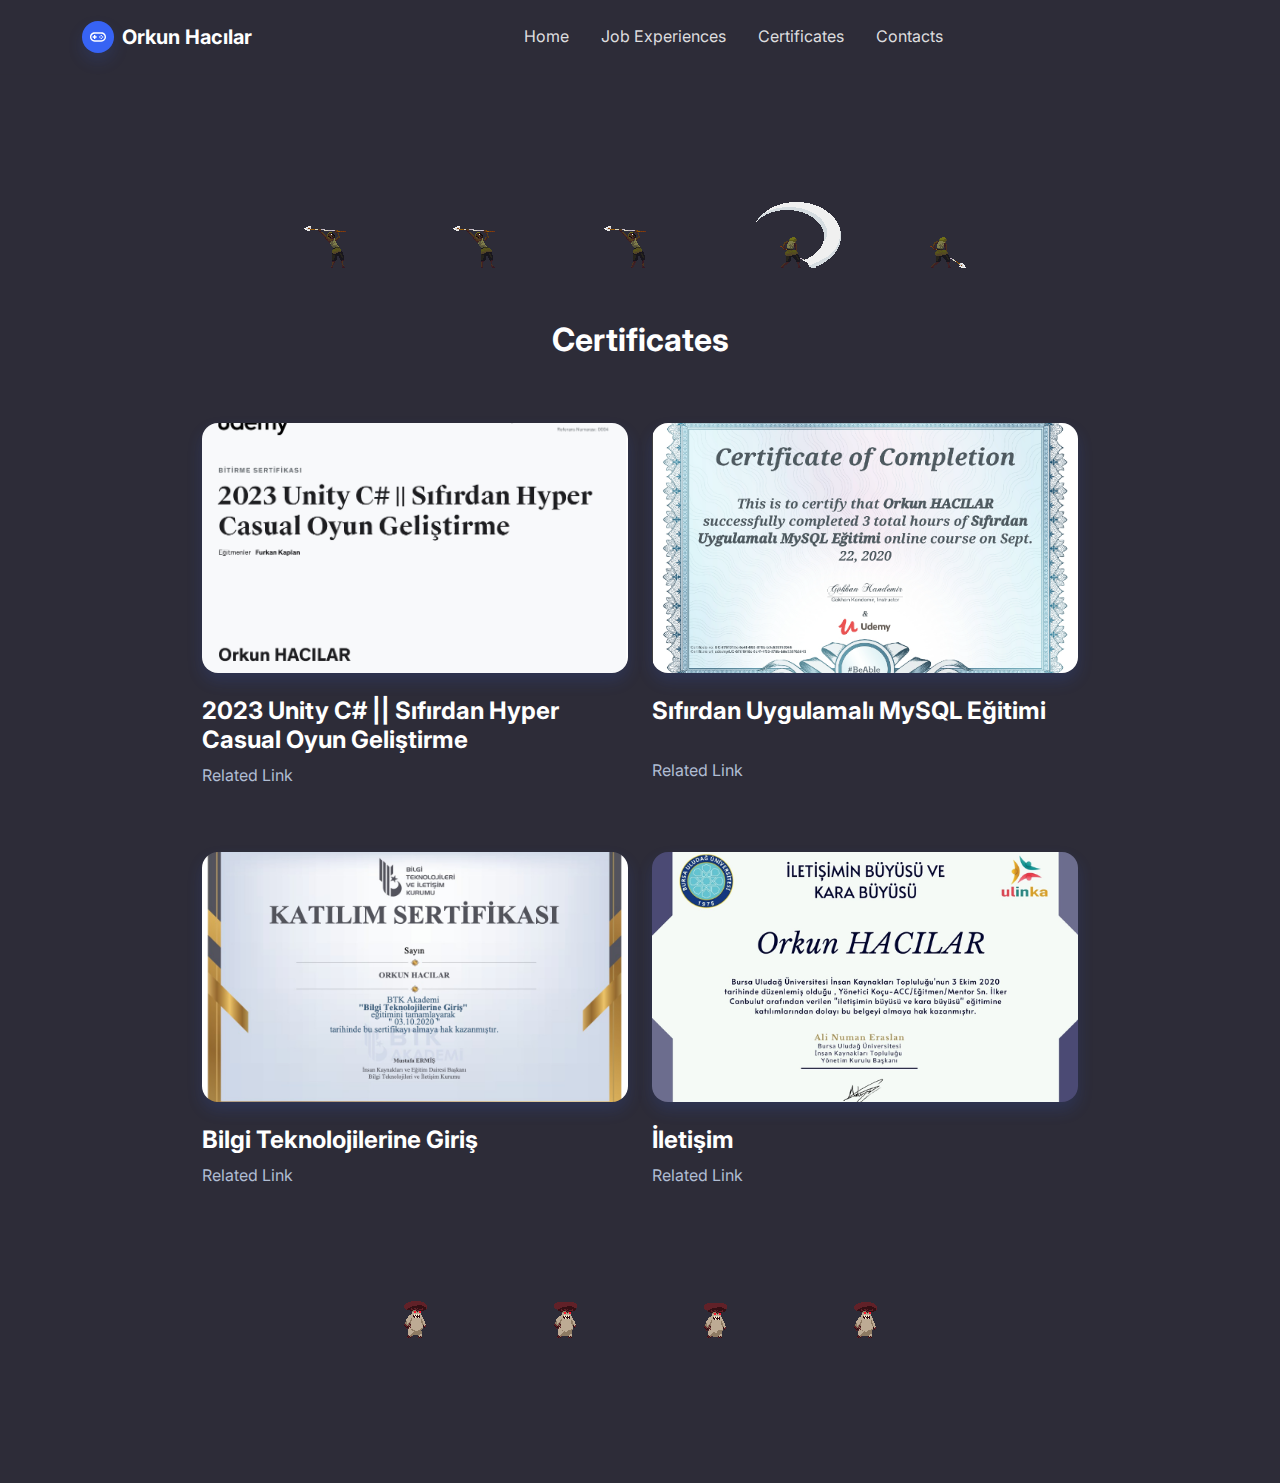
==== Certificates.html @ 524caa6e "." ====
<!DOCTYPE html><html data-bs-theme="light" lang="en"><head><meta charset="utf-8"><meta name="viewport" content="width=device-width, initial-scale=1.0, shrink-to-fit=no"><title>Projects - OrkunHacılarGamePage</title><link rel="stylesheet" href="assets/bootstrap/css/bootstrap.min.css"><link rel="stylesheet" href="https://fonts.googleapis.com/css?family=Inter:300italic,400italic,600italic,700italic,800italic,400,300,600,700,800&amp;display=swap"><link rel="stylesheet" href="https://fonts.googleapis.com/css?family=Montserrat:400,500,700"><link rel="stylesheet" href="assets/css/styles.min.css"></head><body><nav class="navbar navbar-expand-md sticky-top py-3 navbar-dark" id="mainNav"><div class="container"><a class="navbar-brand d-flex align-items-center" href="/"><span class="bs-icon-sm bs-icon-circle bs-icon-primary shadow d-flex justify-content-center align-items-center me-2 bs-icon"><svg xmlns="http://www.w3.org/2000/svg" width="1em" height="1em" viewBox="0 0 24 24" fill="none">
  <path d="M15.4695 11.2929C15.0789 10.9024 14.4458 10.9024 14.0553 11.2929C13.6647 11.6834 13.6647 12.3166 14.0553 12.7071C14.4458 13.0976 15.0789 13.0976 15.4695 12.7071C15.86 12.3166 15.86 11.6834 15.4695 11.2929Z" fill="currentColor"></path>
  <path d="M16.1766 9.17156C16.5671 8.78103 17.2003 8.78103 17.5908 9.17156C17.9813 9.56208 17.9813 10.1952 17.5908 10.5858C17.2003 10.9763 16.5671 10.9763 16.1766 10.5858C15.7861 10.1952 15.7861 9.56208 16.1766 9.17156Z" fill="currentColor"></path>
  <path d="M19.7121 11.2929C19.3216 10.9024 18.6885 10.9024 18.2979 11.2929C17.9074 11.6834 17.9074 12.3166 18.2979 12.7071C18.6885 13.0976 19.3216 13.0976 19.7121 12.7071C20.1027 12.3166 20.1027 11.6834 19.7121 11.2929Z" fill="currentColor"></path>
  <path d="M16.1766 13.4142C16.5671 13.0237 17.2003 13.0237 17.5908 13.4142C17.9813 13.8048 17.9813 14.4379 17.5908 14.8284C17.2003 15.219 16.5671 15.219 16.1766 14.8284C15.7861 14.4379 15.7861 13.8048 16.1766 13.4142Z" fill="currentColor"></path>
  <path d="M6 13H4V11H6V9H8V11H10V13H8V15H6V13Z" fill="currentColor"></path>
  <path fill-rule="evenodd" clip-rule="evenodd" d="M7 5C3.13401 5 0 8.13401 0 12C0 15.866 3.13401 19 7 19H17C20.866 19 24 15.866 24 12C24 8.13401 20.866 5 17 5H7ZM17 7H7C4.23858 7 2 9.23858 2 12C2 14.7614 4.23858 17 7 17H17C19.7614 17 22 14.7614 22 12C22 9.23858 19.7614 7 17 7Z" fill="currentColor"></path>
</svg></span><span>Orkun Hacılar</span></a><button data-bs-toggle="collapse" class="navbar-toggler" data-bs-target="#navcol-1"><span class="visually-hidden">Toggle navigation</span><span class="navbar-toggler-icon"></span></button><div class="collapse navbar-collapse" id="navcol-1"><ul class="navbar-nav mx-auto"><li class="nav-item"></li><li class="nav-item"><a class="nav-link" href="index-app.html">Home</a></li><li class="nav-item"><a class="nav-link" href="Job.html">Job Experiences</a></li><li class="nav-item"><a class="nav-link active" href="Certificates.html"><span style="font-weight: normal !important;">Certificates</span></a></li><li class="nav-item"></li><li class="nav-item"></li><li class="nav-item"></li><li class="nav-item"></li><li class="nav-item"></li><li class="nav-item"></li><li class="nav-item"><a class="nav-link" href="contacts.html">Contacts</a></li><li class="nav-item"></li></ul></div></div></nav><section class="py-5"><div class="container py-5"><div style="text-align: center;"><img class="img-fluid" src="assets/img/Attack2.png"></div><div class="row mb-5"><div class="col-md-8 col-xl-6 text-center mx-auto"><h2 class="fw-bold">Certificates</h2><p class="text-muted"></p></div></div><div class="row row-cols-1 row-cols-md-2 mx-auto" style="max-width: 900px;"><div class="col mb-4"><div><a href="#"><img class="rounded img-fluid shadow w-100 fit-cover" src="assets/img/products/Ekran%20Resmi%202023-10-02%2005.07.24.png" style="height: 250px;"></a><div class="py-4"><h4 class="fw-bold">2023 Unity C# || Sıfırdan Hyper Casual Oyun Geliştirme</h4><a href="https://www.udemy.com/certificate/UC-c0fe5c61-4507-498b-8ae4-5203374e22fa/?utm_source=sendgrid.com&amp;utm_medium=email&amp;utm_campaign=email">Related Link</a><p class="text-muted"></p></div></div></div><div class="col mb-4"><div><a href="#"><img class="rounded img-fluid shadow w-100 fit-cover" src="assets/img/products/Ekran%20Resmi%202023-10-02%2005.11.33.png" style="height: 250px;"></a><div class="py-4"><h4 class="fw-bold">Sıfırdan Uygulamalı MySQL Eğitimi</h4></div></div><a href="https://www.udemy.com/certificate/UC-6761910c-5c4f-4f53-878b-b9e538763945/">Related Link</a></div><div class="col mb-4"><div><a href="#"><img class="rounded img-fluid shadow w-100 fit-cover" src="assets/img/products/Ekran%20Resmi%202023-10-02%2005.07.32.png" style="height: 250px;"></a><div class="py-4"><h4 class="fw-bold">Bilgi Teknolojilerine Giriş</h4><a href="https://i.hizliresim.com/BqDCwp.png">Related Link</a></div></div></div><div class="col mb-4"><div><a href="#"><img class="rounded img-fluid shadow w-100 fit-cover" src="assets/img/products/Ekran%20Resmi%202023-10-02%2005.16.53.png" style="height: 250px;"></a><div class="py-4"><h4 class="fw-bold">İletişim</h4><a href="https://i.hizliresim.com/chNjpr.jpg">Related Link</a></div></div></div></div><div style="text-align: center;"><img class="img-fluid" src="assets/img/Idle.png"></div></div></section><footer class="bg-dark"></footer><script src="assets/bootstrap/js/bootstrap.min.js"></script><script src="assets/js/script.min.js"></script></body></html>
---- assets/css/styles.min.css ----
@font-face{font-family:swiper-icons;src:url(../../assets/fonts/swiper-icons.woff) format('woff');font-weight:400;font-style:normal;font-display:auto}#footerpad{padding-top:2rem;padding-bottom:2rem;background-color:#2c3e50;color:#fff}.video-container{position:relative;padding-bottom:56.25%;padding-top:0;height:0;overflow:hidden}.video-container embed,.video-container iframe,.video-container object,.videoWrapper iframe{position:absolute;top:0;left:0;width:100%;height:100%}.clean-block,.clean-block.dark{background-color:#222425}.videoWrapper{position:relative;padding-bottom:56.25%;height:0}:root{--swiper-theme-color:#007aff;--swiper-navigation-size:44px}.swiper-container{margin-left:auto;margin-right:auto;position:relative;overflow:hidden;list-style:none;padding:0;z-index:1}.swiper-container-vertical>.swiper-wrapper{flex-direction:column}.swiper-wrapper{position:relative;width:100%;height:100%;z-index:1;display:flex;transition-property:transform;box-sizing:content-box}.swiper-container-android .swiper-slide,.swiper-wrapper{transform:translate3d(0,0,0)}.swiper-container-multirow>.swiper-wrapper{flex-wrap:wrap}.swiper-container-multirow-column>.swiper-wrapper{flex-wrap:wrap;flex-direction:column}.swiper-container-free-mode>.swiper-wrapper{transition-timing-function:ease-out;margin:0 auto}.swiper-container-pointer-events{touch-action:pan-y}.swiper-container-pointer-events.swiper-container-vertical{touch-action:pan-x}.swiper-slide{flex-shrink:0;width:100%;height:100%;position:relative;transition-property:transform}.swiper-slide-invisible-blank{visibility:hidden}.swiper-container-autoheight,.swiper-container-autoheight .swiper-slide{height:auto}.swiper-container-autoheight .swiper-wrapper{align-items:flex-start;transition-property:transform,height}.swiper-container-3d{perspective:1200px}.swiper-container-3d .swiper-cube-shadow,.swiper-container-3d .swiper-slide,.swiper-container-3d .swiper-slide-shadow-bottom,.swiper-container-3d .swiper-slide-shadow-left,.swiper-container-3d .swiper-slide-shadow-right,.swiper-container-3d .swiper-slide-shadow-top,.swiper-container-3d .swiper-wrapper{transform-style:preserve-3d}.swiper-container-3d .swiper-slide-shadow-bottom,.swiper-container-3d .swiper-slide-shadow-left,.swiper-container-3d .swiper-slide-shadow-right,.swiper-container-3d .swiper-slide-shadow-top{position:absolute;left:0;top:0;width:100%;height:100%;pointer-events:none;z-index:10}.swiper-container-3d .swiper-slide-shadow-left{background-image:linear-gradient(to left,rgba(0,0,0,.5),rgba(0,0,0,0))}.swiper-container-3d .swiper-slide-shadow-right{background-image:linear-gradient(to right,rgba(0,0,0,.5),rgba(0,0,0,0))}.swiper-container-3d .swiper-slide-shadow-top{background-image:linear-gradient(to top,rgba(0,0,0,.5),rgba(0,0,0,0))}.swiper-container-3d .swiper-slide-shadow-bottom{background-image:linear-gradient(to bottom,rgba(0,0,0,.5),rgba(0,0,0,0))}.swiper-container-css-mode>.swiper-wrapper{overflow:auto;scrollbar-width:none;-ms-overflow-style:none}.swiper-container-css-mode>.swiper-wrapper::-webkit-scrollbar{display:none}.swiper-container-css-mode>.swiper-wrapper>.swiper-slide{scroll-snap-align:start start}.swiper-container-horizontal.swiper-container-css-mode>.swiper-wrapper{scroll-snap-type:x mandatory}.swiper-container-vertical.swiper-container-css-mode>.swiper-wrapper{scroll-snap-type:y mandatory}.swiper-button-next,.swiper-button-prev{position:absolute;top:50%;width:calc(var(--swiper-navigation-size)/ 44 * 27);height:var(--swiper-navigation-size);margin-top:calc(-1 * var(--swiper-navigation-size)/ 2);z-index:10;cursor:pointer;display:flex;align-items:center;justify-content:center;color:var(--swiper-navigation-color,var(--swiper-theme-color))}.swiper-button-next.swiper-button-disabled,.swiper-button-prev.swiper-button-disabled{opacity:.35;cursor:auto;pointer-events:none}.swiper-button-next:after,.swiper-button-prev:after{font-family:swiper-icons;font-size:var(--swiper-navigation-size);text-transform:none!important;letter-spacing:0;text-transform:none;font-variant:initial;line-height:1}.swiper-button-prev,.swiper-container-rtl .swiper-button-next{left:10px;right:auto}.swiper-button-prev:after,.swiper-container-rtl .swiper-button-next:after{content:'prev'}.swiper-button-next,.swiper-container-rtl .swiper-button-prev{right:10px;left:auto}.swiper-button-next:after,.swiper-container-rtl .swiper-button-prev:after{content:'next'}.swiper-button-next.swiper-button-white,.swiper-button-prev.swiper-button-white{--swiper-navigation-color:#ffffff}.swiper-button-next.swiper-button-black,.swiper-button-prev.swiper-button-black{--swiper-navigation-color:#000000}.swiper-button-lock,.swiper-pagination-lock,.swiper-scrollbar-lock{display:none}.swiper-pagination{position:absolute;text-align:center;transition:opacity .3s;transform:translate3d(0,0,0);z-index:10}.swiper-pagination.swiper-pagination-hidden{opacity:0}.swiper-container-horizontal>.swiper-pagination-bullets,.swiper-pagination-custom,.swiper-pagination-fraction{bottom:10px;left:0;width:100%}.swiper-pagination-bullets-dynamic{overflow:hidden;font-size:0}.swiper-pagination-bullets-dynamic .swiper-pagination-bullet{transform:scale(.33);position:relative}.swiper-pagination-bullets-dynamic .swiper-pagination-bullet-active,.swiper-pagination-bullets-dynamic .swiper-pagination-bullet-active-main{transform:scale(1)}.swiper-pagination-bullets-dynamic .swiper-pagination-bullet-active-next,.swiper-pagination-bullets-dynamic .swiper-pagination-bullet-active-prev{transform:scale(.66)}.swiper-pagination-bullets-dynamic .swiper-pagination-bullet-active-next-next,.swiper-pagination-bullets-dynamic .swiper-pagination-bullet-active-prev-prev{transform:scale(.33)}.swiper-pagination-bullet{width:8px;height:8px;display:inline-block;border-radius:50%;background:#000;opacity:.2}button.swiper-pagination-bullet{border:none;margin:0;padding:0;box-shadow:none;-webkit-appearance:none;-moz-appearance:none;appearance:none}.swiper-pagination-clickable .swiper-pagination-bullet{cursor:pointer}.swiper-pagination-bullet-active{opacity:1;background:var(--swiper-pagination-color,var(--swiper-theme-color))}.swiper-container-vertical>.swiper-pagination-bullets{right:10px;top:50%;transform:translate3d(0,-50%,0)}.swiper-container-vertical>.swiper-pagination-bullets .swiper-pagination-bullet{margin:6px 0;display:block}.swiper-container-vertical>.swiper-pagination-bullets.swiper-pagination-bullets-dynamic{top:50%;transform:translateY(-50%);width:8px}.swiper-container-vertical>.swiper-pagination-bullets.swiper-pagination-bullets-dynamic .swiper-pagination-bullet{display:inline-block;transition:transform .2s,top .2s}.swiper-container-horizontal>.swiper-pagination-bullets .swiper-pagination-bullet{margin:0 4px}.swiper-container-horizontal>.swiper-pagination-bullets.swiper-pagination-bullets-dynamic{left:50%;transform:translateX(-50%);white-space:nowrap}.swiper-container-horizontal>.swiper-pagination-bullets.swiper-pagination-bullets-dynamic .swiper-pagination-bullet{transition:transform .2s,left .2s}.swiper-container-horizontal.swiper-container-rtl>.swiper-pagination-bullets-dynamic .swiper-pagination-bullet{transition:transform .2s,right .2s}.swiper-pagination-progressbar{background:rgba(0,0,0,.25);position:absolute}.swiper-pagination-progressbar .swiper-pagination-progressbar-fill{background:var(--swiper-pagination-color,var(--swiper-theme-color));position:absolute;left:0;top:0;width:100%;height:100%;transform:scale(0);transform-origin:left top}.swiper-container-rtl .swiper-pagination-progressbar .swiper-pagination-progressbar-fill{transform-origin:right top}.swiper-container-horizontal>.swiper-pagination-progressbar,.swiper-container-vertical>.swiper-pagination-progressbar.swiper-pagination-progressbar-opposite{width:100%;height:4px;left:0;top:0}.swiper-container-horizontal>.swiper-pagination-progressbar.swiper-pagination-progressbar-opposite,.swiper-container-vertical>.swiper-pagination-progressbar{width:4px;height:100%;left:0;top:0}.swiper-pagination-white{--swiper-pagination-color:#ffffff}.swiper-pagination-black{--swiper-pagination-color:#000000}.swiper-scrollbar{border-radius:10px;position:relative;-ms-touch-action:none;background:rgba(0,0,0,.1)}.swiper-container-horizontal>.swiper-scrollbar{position:absolute;left:1%;bottom:3px;z-index:50;height:5px;width:98%}.swiper-container-vertical>.swiper-scrollbar{position:absolute;right:3px;top:1%;z-index:50;width:5px;height:98%}.swiper-scrollbar-drag{height:100%;width:100%;position:relative;background:rgba(0,0,0,.5);border-radius:10px;left:0;top:0}.swiper-scrollbar-cursor-drag,.swiper-slide-zoomed{cursor:move}.swiper-zoom-container{width:100%;height:100%;display:flex;justify-content:center;align-items:center;text-align:center}.swiper-zoom-container>canvas,.swiper-zoom-container>img,.swiper-zoom-container>svg{max-width:100%;max-height:100%;object-fit:contain}.swiper-lazy-preloader{width:42px;height:42px;position:absolute;left:50%;top:50%;margin-left:-21px;margin-top:-21px;z-index:10;transform-origin:50%;animation:1s linear infinite swiper-preloader-spin;box-sizing:border-box;border:4px solid var(--swiper-preloader-color,var(--swiper-theme-color));border-radius:50%;border-top-color:transparent}.swiper-lazy-preloader-white{--swiper-preloader-color:#fff}.swiper-lazy-preloader-black{--swiper-preloader-color:#000}@keyframes swiper-preloader-spin{100%{transform:rotate(360deg)}}.swiper-container .swiper-notification{position:absolute;left:0;top:0;pointer-events:none;opacity:0;z-index:-1000}.swiper-container-fade.swiper-container-free-mode .swiper-slide{transition-timing-function:ease-out}.swiper-container-fade .swiper-slide{pointer-events:none;transition-property:opacity}.swiper-container-cube .swiper-slide .swiper-slide,.swiper-container-fade .swiper-slide .swiper-slide,.swiper-container-flip .swiper-slide .swiper-slide{pointer-events:none}.swiper-container-cube .swiper-slide-active,.swiper-container-cube .swiper-slide-active .swiper-slide-active,.swiper-container-fade .swiper-slide-active,.swiper-container-fade .swiper-slide-active .swiper-slide-active,.swiper-container-flip .swiper-slide-active,.swiper-container-flip .swiper-slide-active .swiper-slide-active{pointer-events:auto}.swiper-container-cube,.swiper-container-flip{overflow:visible}.swiper-container-cube .swiper-slide{pointer-events:none;-webkit-backface-visibility:hidden;backface-visibility:hidden;z-index:1;visibility:hidden;transform-origin:0 0;width:100%;height:100%}.swiper-container-cube.swiper-container-rtl .swiper-slide{transform-origin:100% 0}.swiper-container-cube .swiper-slide-active,.swiper-container-cube .swiper-slide-next,.swiper-container-cube .swiper-slide-next+.swiper-slide,.swiper-container-cube .swiper-slide-prev{pointer-events:auto;visibility:visible}.swiper-container-cube .swiper-slide-shadow-bottom,.swiper-container-cube .swiper-slide-shadow-left,.swiper-container-cube .swiper-slide-shadow-right,.swiper-container-cube .swiper-slide-shadow-top,.swiper-container-flip .swiper-slide-shadow-bottom,.swiper-container-flip .swiper-slide-shadow-left,.swiper-container-flip .swiper-slide-shadow-right,.swiper-container-flip .swiper-slide-shadow-top{z-index:0;-webkit-backface-visibility:hidden;backface-visibility:hidden}.swiper-container-cube .swiper-cube-shadow{position:absolute;left:0;bottom:0;width:100%;height:100%;opacity:.6;z-index:0}.swiper-container-cube .swiper-cube-shadow:before{content:'';background:#000;position:absolute;left:0;top:0;bottom:0;right:0;-webkit-filter:blur(50px);filter:blur(50px)}.swiper-container-flip .swiper-slide{pointer-events:none;-webkit-backface-visibility:hidden;backface-visibility:hidden;z-index:1}.simple-slider .swiper-slide{height:500px;background-repeat:no-repeat;background-size:cover;background-position:center}.simple-slider .swiper-button-next,.simple-slider .swiper-button-prev{width:50px;margin-left:20px;margin-right:20px}@media (max-width:767px){.simple-slider .swiper-button-next,.simple-slider .swiper-button-prev{display:none}.simple-slider .swiper-slide{height:360px}}*{-webkit-box-sizing:border-box;-moz-box-sizing:border-box;box-sizing:border-box}#fixed-social{z-index:1;padding:0;margin:0;position:fixed;top:290px}#fixed-social a{color:#fff;display:block;height:40px;position:relative;text-align:center;line-height:40px;width:40px;margin-bottom:1px;z-index:1}#fixed-social a:hover>span{visibility:visible;left:41px;opacity:1}#fixed-social a span{line-height:40px;left:60px;position:absolute;text-align:center;width:120px;visibility:hidden;transition-duration:.5s;z-index:1;opacity:0;font-family:Montserrat;font-weight:700}.fixed-facebook,.fixed-facebook span{background-color:#00aae5}.fixed-twitter,.fixed-twitter span{background-color:#1a91da}.fixed-linkedin,.fixed-linkedin span{background-color:#0077b5}.fixed-instagram,.fixed-instagram span{background-color:#ed2b29}.fixed-youtube,.fixed-youtube span{background-color:red}
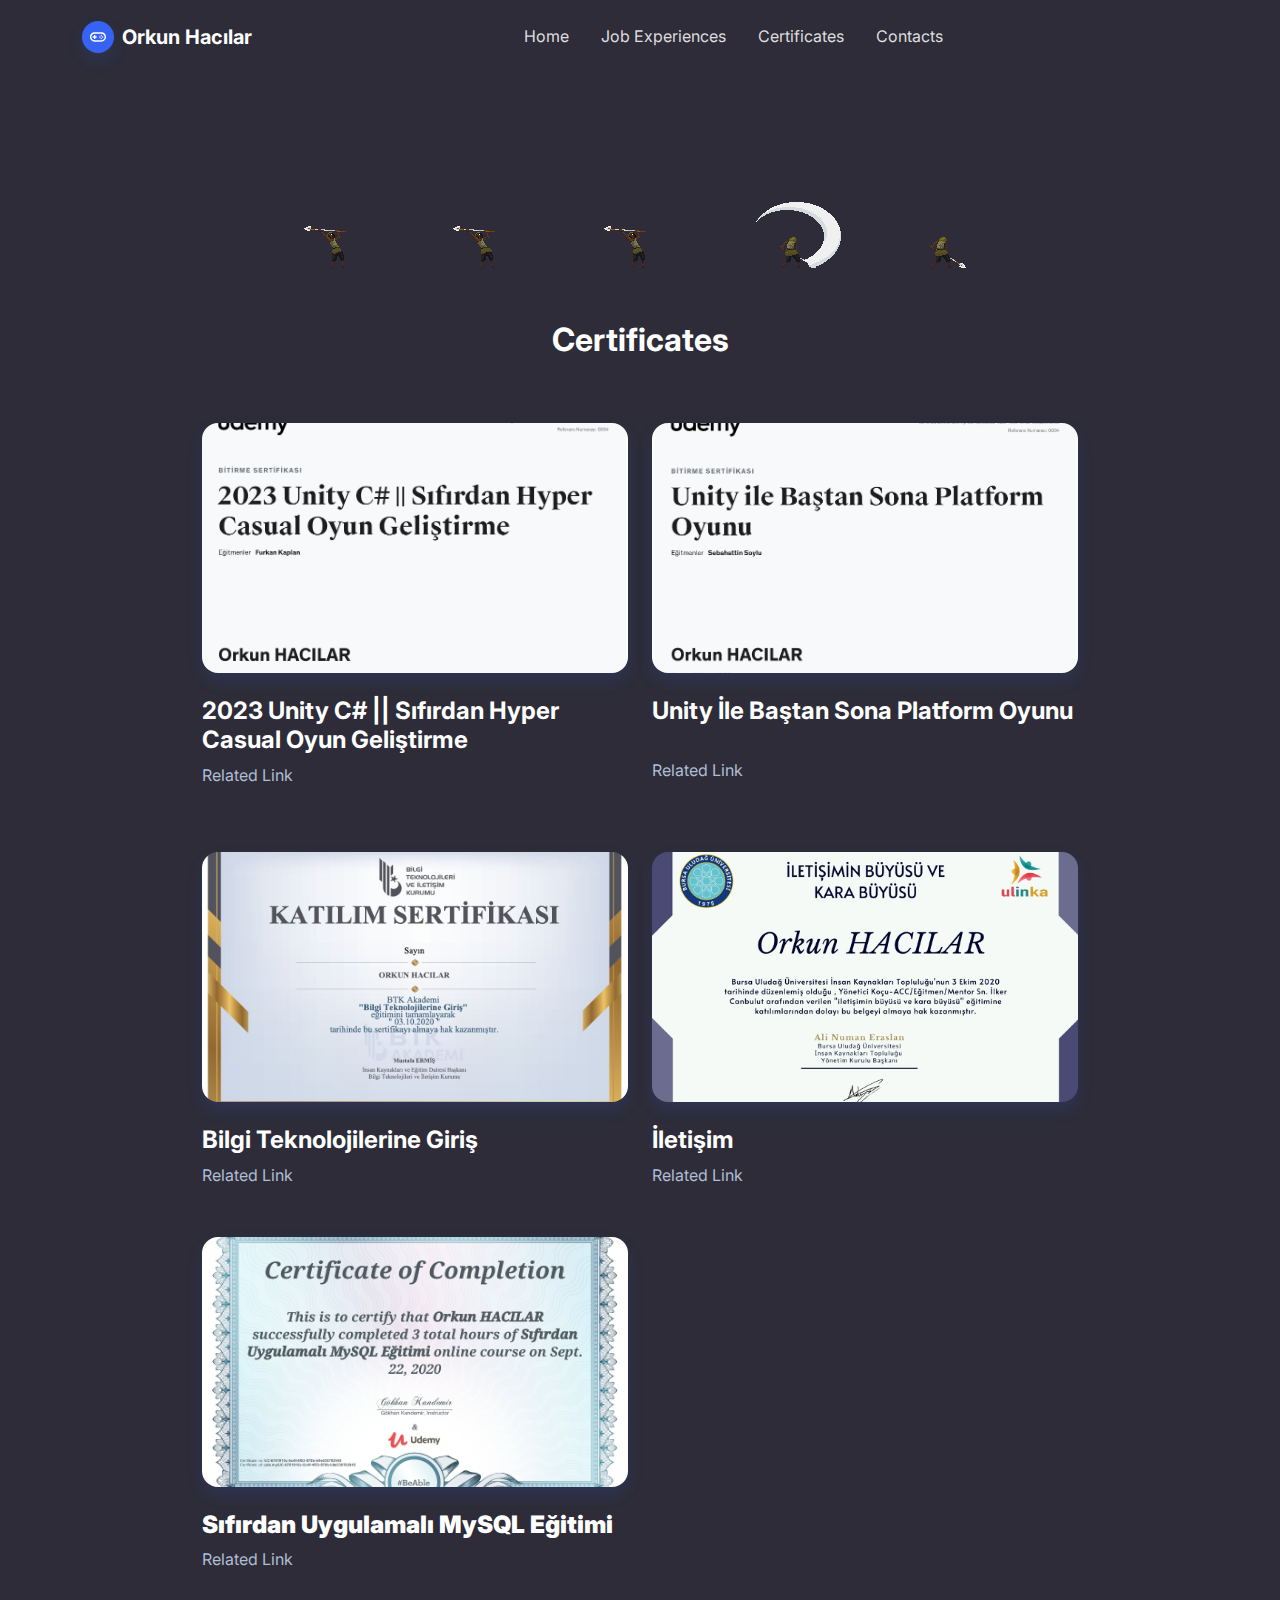
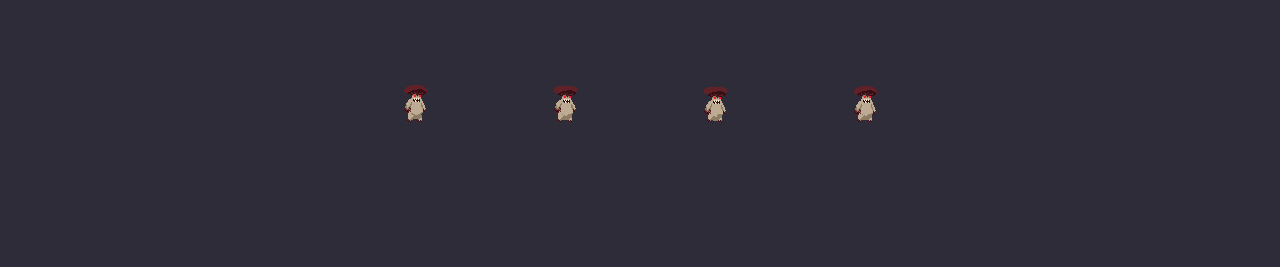
==== commit dd4bca7c: "Update" ====
--- a/Certificates.html
+++ b/Certificates.html
@@ -5,4 +5,4 @@
   <path d="M16.1766 13.4142C16.5671 13.0237 17.2003 13.0237 17.5908 13.4142C17.9813 13.8048 17.9813 14.4379 17.5908 14.8284C17.2003 15.219 16.5671 15.219 16.1766 14.8284C15.7861 14.4379 15.7861 13.8048 16.1766 13.4142Z" fill="currentColor"></path>
   <path d="M6 13H4V11H6V9H8V11H10V13H8V15H6V13Z" fill="currentColor"></path>
   <path fill-rule="evenodd" clip-rule="evenodd" d="M7 5C3.13401 5 0 8.13401 0 12C0 15.866 3.13401 19 7 19H17C20.866 19 24 15.866 24 12C24 8.13401 20.866 5 17 5H7ZM17 7H7C4.23858 7 2 9.23858 2 12C2 14.7614 4.23858 17 7 17H17C19.7614 17 22 14.7614 22 12C22 9.23858 19.7614 7 17 7Z" fill="currentColor"></path>
-</svg></span><span>Orkun Hacılar</span></a><button data-bs-toggle="collapse" class="navbar-toggler" data-bs-target="#navcol-1"><span class="visually-hidden">Toggle navigation</span><span class="navbar-toggler-icon"></span></button><div class="collapse navbar-collapse" id="navcol-1"><ul class="navbar-nav mx-auto"><li class="nav-item"></li><li class="nav-item"><a class="nav-link" href="index-app.html">Home</a></li><li class="nav-item"><a class="nav-link" href="Job.html">Job Experiences</a></li><li class="nav-item"><a class="nav-link active" href="Certificates.html"><span style="font-weight: normal !important;">Certificates</span></a></li><li class="nav-item"></li><li class="nav-item"></li><li class="nav-item"></li><li class="nav-item"></li><li class="nav-item"></li><li class="nav-item"></li><li class="nav-item"><a class="nav-link" href="contacts.html">Contacts</a></li><li class="nav-item"></li></ul></div></div></nav><section class="py-5"><div class="container py-5"><div style="text-align: center;"><img class="img-fluid" src="assets/img/Attack2.png"></div><div class="row mb-5"><div class="col-md-8 col-xl-6 text-center mx-auto"><h2 class="fw-bold">Certificates</h2><p class="text-muted"></p></div></div><div class="row row-cols-1 row-cols-md-2 mx-auto" style="max-width: 900px;"><div class="col mb-4"><div><a href="#"><img class="rounded img-fluid shadow w-100 fit-cover" src="assets/img/products/Ekran%20Resmi%202023-10-02%2005.07.24.png" style="height: 250px;"></a><div class="py-4"><h4 class="fw-bold">2023 Unity C# || Sıfırdan Hyper Casual Oyun Geliştirme</h4><a href="https://www.udemy.com/certificate/UC-c0fe5c61-4507-498b-8ae4-5203374e22fa/?utm_source=sendgrid.com&amp;utm_medium=email&amp;utm_campaign=email">Related Link</a><p class="text-muted"></p></div></div></div><div class="col mb-4"><div><a href="#"><img class="rounded img-fluid shadow w-100 fit-cover" src="assets/img/products/Ekran%20Resmi%202023-10-02%2005.11.33.png" style="height: 250px;"></a><div class="py-4"><h4 class="fw-bold">Sıfırdan Uygulamalı MySQL Eğitimi</h4></div></div><a href="https://www.udemy.com/certificate/UC-6761910c-5c4f-4f53-878b-b9e538763945/">Related Link</a></div><div class="col mb-4"><div><a href="#"><img class="rounded img-fluid shadow w-100 fit-cover" src="assets/img/products/Ekran%20Resmi%202023-10-02%2005.07.32.png" style="height: 250px;"></a><div class="py-4"><h4 class="fw-bold">Bilgi Teknolojilerine Giriş</h4><a href="https://i.hizliresim.com/BqDCwp.png">Related Link</a></div></div></div><div class="col mb-4"><div><a href="#"><img class="rounded img-fluid shadow w-100 fit-cover" src="assets/img/products/Ekran%20Resmi%202023-10-02%2005.16.53.png" style="height: 250px;"></a><div class="py-4"><h4 class="fw-bold">İletişim</h4><a href="https://i.hizliresim.com/chNjpr.jpg">Related Link</a></div></div></div></div><div style="text-align: center;"><img class="img-fluid" src="assets/img/Idle.png"></div></div></section><footer class="bg-dark"></footer><script src="assets/bootstrap/js/bootstrap.min.js"></script><script src="assets/js/script.min.js"></script></body></html>+</svg></span><span>Orkun Hacılar</span></a><button data-bs-toggle="collapse" class="navbar-toggler" data-bs-target="#navcol-1"><span class="visually-hidden">Toggle navigation</span><span class="navbar-toggler-icon"></span></button><div class="collapse navbar-collapse" id="navcol-1"><ul class="navbar-nav mx-auto"><li class="nav-item"></li><li class="nav-item"><a class="nav-link" href="index.html">Home</a></li><li class="nav-item"><a class="nav-link" href="Job.html">Job Experiences</a></li><li class="nav-item"><a class="nav-link active" href="Certificates.html"><span style="font-weight: normal !important;">Certificates</span></a></li><li class="nav-item"></li><li class="nav-item"></li><li class="nav-item"></li><li class="nav-item"></li><li class="nav-item"></li><li class="nav-item"></li><li class="nav-item"><a class="nav-link" href="contacts.html">Contacts</a></li><li class="nav-item"></li></ul></div></div></nav><section class="py-5"><div class="container py-5"><div style="text-align: center;"><img class="img-fluid" src="assets/img/Attack2.png"></div><div class="row mb-5"><div class="col-md-8 col-xl-6 text-center mx-auto"><h2 class="fw-bold">Certificates</h2><p class="text-muted"></p></div></div><div class="row row-cols-1 row-cols-md-2 mx-auto" style="max-width: 900px;"><div class="col mb-4"><div><a href="#"><img class="rounded img-fluid shadow w-100 fit-cover" src="assets/img/products/Ekran%20Resmi%202023-10-02%2005.07.24.png" style="height: 250px;"></a><div class="py-4"><h4 class="fw-bold">2023 Unity C# || Sıfırdan Hyper Casual Oyun Geliştirme</h4><a href="https://www.udemy.com/certificate/UC-c0fe5c61-4507-498b-8ae4-5203374e22fa/?utm_source=sendgrid.com&amp;utm_medium=email&amp;utm_campaign=email">Related Link</a><p class="text-muted"></p></div></div></div><div class="col mb-4"><div><a href="#"><img class="rounded img-fluid shadow w-100 fit-cover" src="assets/img/products/Ekran%20Resmi%202023-10-20%2020.22.56.png" style="height: 250px;"></a><div class="py-4"><h4 class="fw-bold">Unity İle Baştan Sona Platform Oyunu</h4></div></div><a href="https://www.udemy.com/certificate/UC-5acb5532-4a5e-4e57-87d6-5c3aaecfd13d/">Related Link</a></div><div class="col mb-4"><div><a href="#"><img class="rounded img-fluid shadow w-100 fit-cover" src="assets/img/products/Ekran%20Resmi%202023-10-02%2005.07.32.png" style="height: 250px;"></a><div class="py-4"><h4 class="fw-bold">Bilgi Teknolojilerine Giriş</h4><a href="https://i.hizliresim.com/BqDCwp.png">Related Link</a></div></div></div><div class="col mb-4"><div><a href="#"><img class="rounded img-fluid shadow w-100 fit-cover" src="assets/img/products/Ekran%20Resmi%202023-10-02%2005.16.53.png" style="height: 250px;"></a><div class="py-4"><h4 class="fw-bold">İletişim</h4><a href="https://i.hizliresim.com/chNjpr.jpg">Related Link</a></div></div></div><div class="col mb-4"><div><a href="#"><img class="rounded img-fluid shadow w-100 fit-cover" src="assets/img/products/Ekran%20Resmi%202023-10-02%2005.07.42.png" style="height: 250px;"></a><div class="py-4"><h4 class="fw-bold"><strong>Sıfırdan Uygulamalı MySQL Eğitimi</strong></h4><a href="https://www.udemy.com/certificate/UC-6761910c-5c4f-4f53-878b-b9e538763945/">Related Link</a></div></div></div></div><div style="text-align: center;"><img class="img-fluid" src="assets/img/Idle.png"></div></div></section><footer class="bg-dark"></footer><script src="assets/bootstrap/js/bootstrap.min.js"></script><script src="assets/js/script.min.js"></script></body></html>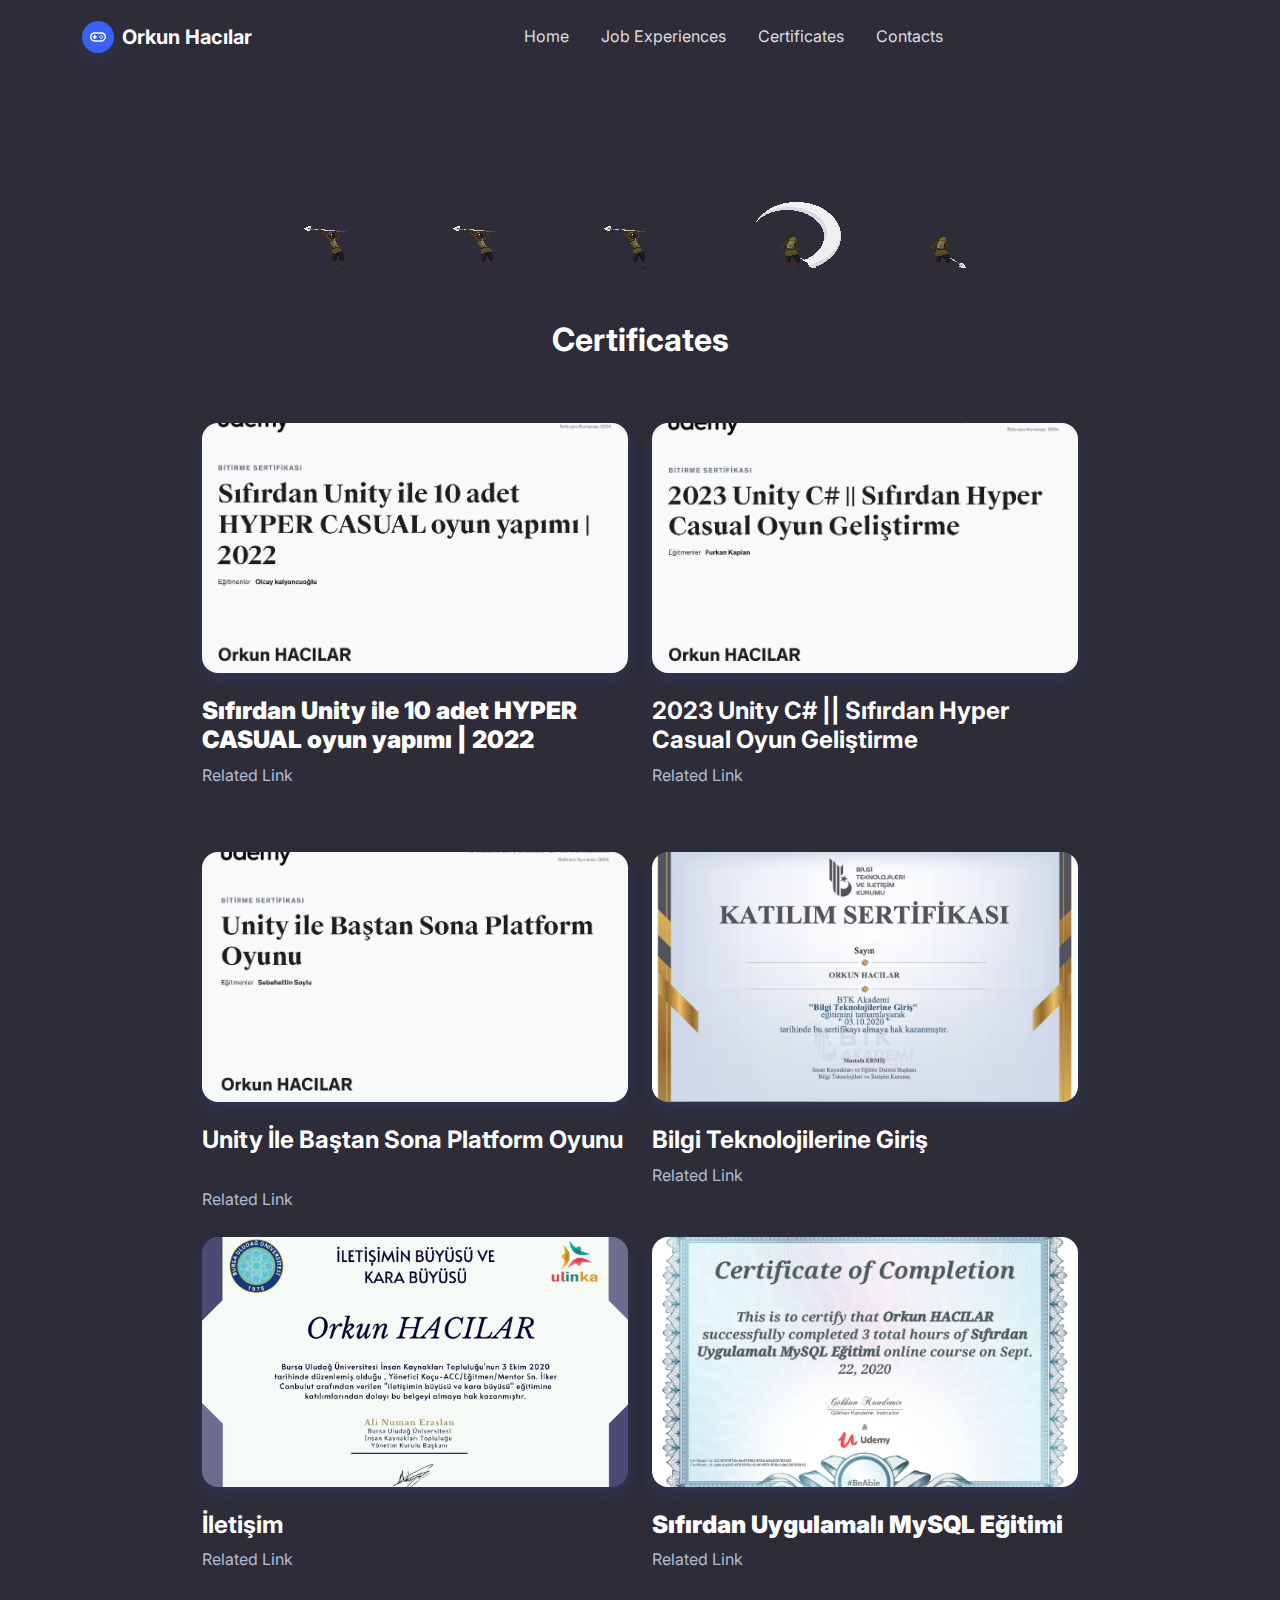
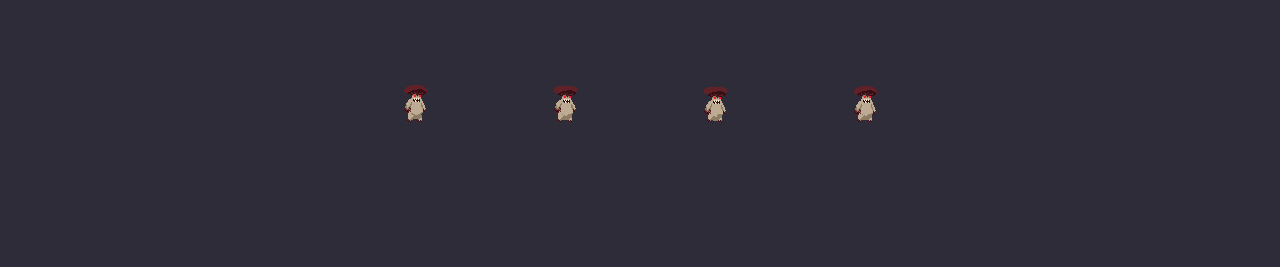
==== commit ba4ee8fa: "Update1.0" ====
--- a/Certificates.html
+++ b/Certificates.html
@@ -5,4 +5,4 @@
   <path d="M16.1766 13.4142C16.5671 13.0237 17.2003 13.0237 17.5908 13.4142C17.9813 13.8048 17.9813 14.4379 17.5908 14.8284C17.2003 15.219 16.5671 15.219 16.1766 14.8284C15.7861 14.4379 15.7861 13.8048 16.1766 13.4142Z" fill="currentColor"></path>
   <path d="M6 13H4V11H6V9H8V11H10V13H8V15H6V13Z" fill="currentColor"></path>
   <path fill-rule="evenodd" clip-rule="evenodd" d="M7 5C3.13401 5 0 8.13401 0 12C0 15.866 3.13401 19 7 19H17C20.866 19 24 15.866 24 12C24 8.13401 20.866 5 17 5H7ZM17 7H7C4.23858 7 2 9.23858 2 12C2 14.7614 4.23858 17 7 17H17C19.7614 17 22 14.7614 22 12C22 9.23858 19.7614 7 17 7Z" fill="currentColor"></path>
-</svg></span><span>Orkun Hacılar</span></a><button data-bs-toggle="collapse" class="navbar-toggler" data-bs-target="#navcol-1"><span class="visually-hidden">Toggle navigation</span><span class="navbar-toggler-icon"></span></button><div class="collapse navbar-collapse" id="navcol-1"><ul class="navbar-nav mx-auto"><li class="nav-item"></li><li class="nav-item"><a class="nav-link" href="index.html">Home</a></li><li class="nav-item"><a class="nav-link" href="Job.html">Job Experiences</a></li><li class="nav-item"><a class="nav-link active" href="Certificates.html"><span style="font-weight: normal !important;">Certificates</span></a></li><li class="nav-item"></li><li class="nav-item"></li><li class="nav-item"></li><li class="nav-item"></li><li class="nav-item"></li><li class="nav-item"></li><li class="nav-item"><a class="nav-link" href="contacts.html">Contacts</a></li><li class="nav-item"></li></ul></div></div></nav><section class="py-5"><div class="container py-5"><div style="text-align: center;"><img class="img-fluid" src="assets/img/Attack2.png"></div><div class="row mb-5"><div class="col-md-8 col-xl-6 text-center mx-auto"><h2 class="fw-bold">Certificates</h2><p class="text-muted"></p></div></div><div class="row row-cols-1 row-cols-md-2 mx-auto" style="max-width: 900px;"><div class="col mb-4"><div><a href="#"><img class="rounded img-fluid shadow w-100 fit-cover" src="assets/img/products/Ekran%20Resmi%202023-10-02%2005.07.24.png" style="height: 250px;"></a><div class="py-4"><h4 class="fw-bold">2023 Unity C# || Sıfırdan Hyper Casual Oyun Geliştirme</h4><a href="https://www.udemy.com/certificate/UC-c0fe5c61-4507-498b-8ae4-5203374e22fa/?utm_source=sendgrid.com&amp;utm_medium=email&amp;utm_campaign=email">Related Link</a><p class="text-muted"></p></div></div></div><div class="col mb-4"><div><a href="#"><img class="rounded img-fluid shadow w-100 fit-cover" src="assets/img/products/Ekran%20Resmi%202023-10-20%2020.22.56.png" style="height: 250px;"></a><div class="py-4"><h4 class="fw-bold">Unity İle Baştan Sona Platform Oyunu</h4></div></div><a href="https://www.udemy.com/certificate/UC-5acb5532-4a5e-4e57-87d6-5c3aaecfd13d/">Related Link</a></div><div class="col mb-4"><div><a href="#"><img class="rounded img-fluid shadow w-100 fit-cover" src="assets/img/products/Ekran%20Resmi%202023-10-02%2005.07.32.png" style="height: 250px;"></a><div class="py-4"><h4 class="fw-bold">Bilgi Teknolojilerine Giriş</h4><a href="https://i.hizliresim.com/BqDCwp.png">Related Link</a></div></div></div><div class="col mb-4"><div><a href="#"><img class="rounded img-fluid shadow w-100 fit-cover" src="assets/img/products/Ekran%20Resmi%202023-10-02%2005.16.53.png" style="height: 250px;"></a><div class="py-4"><h4 class="fw-bold">İletişim</h4><a href="https://i.hizliresim.com/chNjpr.jpg">Related Link</a></div></div></div><div class="col mb-4"><div><a href="#"><img class="rounded img-fluid shadow w-100 fit-cover" src="assets/img/products/Ekran%20Resmi%202023-10-02%2005.07.42.png" style="height: 250px;"></a><div class="py-4"><h4 class="fw-bold"><strong>Sıfırdan Uygulamalı MySQL Eğitimi</strong></h4><a href="https://www.udemy.com/certificate/UC-6761910c-5c4f-4f53-878b-b9e538763945/">Related Link</a></div></div></div></div><div style="text-align: center;"><img class="img-fluid" src="assets/img/Idle.png"></div></div></section><footer class="bg-dark"></footer><script src="assets/bootstrap/js/bootstrap.min.js"></script><script src="assets/js/script.min.js"></script></body></html>+</svg></span><span>Orkun Hacılar</span></a><button data-bs-toggle="collapse" class="navbar-toggler" data-bs-target="#navcol-1"><span class="visually-hidden">Toggle navigation</span><span class="navbar-toggler-icon"></span></button><div class="collapse navbar-collapse" id="navcol-1"><ul class="navbar-nav mx-auto"><li class="nav-item"></li><li class="nav-item"><a class="nav-link" href="index.html">Home</a></li><li class="nav-item"><a class="nav-link" href="Job.html">Job Experiences</a></li><li class="nav-item"><a class="nav-link active" href="Certificates.html"><span style="font-weight: normal !important;">Certificates</span></a></li><li class="nav-item"></li><li class="nav-item"></li><li class="nav-item"></li><li class="nav-item"></li><li class="nav-item"></li><li class="nav-item"></li><li class="nav-item"><a class="nav-link" href="contacts.html">Contacts</a></li><li class="nav-item"></li></ul></div></div></nav><section class="py-5"><div class="container py-5"><div style="text-align: center;"><img class="img-fluid" src="assets/img/Attack2.png"></div><div class="row mb-5"><div class="col-md-8 col-xl-6 text-center mx-auto"><h2 class="fw-bold">Certificates</h2><p class="text-muted"></p></div></div><div class="row row-cols-1 row-cols-md-2 mx-auto" style="max-width: 900px;"><div class="col mb-4"><div><a href="#"><img class="rounded img-fluid shadow w-100 fit-cover" src="assets/img/products/Ekran%20Resmi%202023-11-22%2001.25.35.png" style="height: 250px;"></a><div class="py-4"><h4 class="fw-bold"><strong>Sıfırdan Unity ile 10 adet HYPER CASUAL oyun yapımı | 2022</strong></h4><a href="https://www.udemy.com/certificate/UC-18d58b74-fbb1-4ac2-ad44-11396e03d116/">Related Link</a><p class="text-muted"></p></div></div></div><div class="col mb-4"><div><a href="#"><img class="rounded img-fluid shadow w-100 fit-cover" src="assets/img/products/Ekran%20Resmi%202023-10-02%2005.07.24.png" style="height: 250px;"></a><div class="py-4"><h4 class="fw-bold">2023 Unity C# || Sıfırdan Hyper Casual Oyun Geliştirme</h4><a href="https://www.udemy.com/certificate/UC-c0fe5c61-4507-498b-8ae4-5203374e22fa/?utm_source=sendgrid.com&amp;utm_medium=email&amp;utm_campaign=email">Related Link</a><p class="text-muted"></p></div></div></div><div class="col mb-4"><div><a href="#"><img class="rounded img-fluid shadow w-100 fit-cover" src="assets/img/products/Ekran%20Resmi%202023-10-20%2020.22.56.png" style="height: 250px;"></a><div class="py-4"><h4 class="fw-bold">Unity İle Baştan Sona Platform Oyunu</h4></div></div><a href="https://www.udemy.com/certificate/UC-5acb5532-4a5e-4e57-87d6-5c3aaecfd13d/">Related Link</a></div><div class="col mb-4"><div><a href="#"><img class="rounded img-fluid shadow w-100 fit-cover" src="assets/img/products/Ekran%20Resmi%202023-10-02%2005.07.32.png" style="height: 250px;"></a><div class="py-4"><h4 class="fw-bold">Bilgi Teknolojilerine Giriş</h4><a href="https://i.hizliresim.com/BqDCwp.png">Related Link</a></div></div></div><div class="col mb-4"><div><a href="#"><img class="rounded img-fluid shadow w-100 fit-cover" src="assets/img/products/Ekran%20Resmi%202023-10-02%2005.16.53.png" style="height: 250px;"></a><div class="py-4"><h4 class="fw-bold">İletişim</h4><a href="https://i.hizliresim.com/chNjpr.jpg">Related Link</a></div></div></div><div class="col mb-4"><div><a href="#"><img class="rounded img-fluid shadow w-100 fit-cover" src="assets/img/products/Ekran%20Resmi%202023-10-02%2005.07.42.png" style="height: 250px;"></a><div class="py-4"><h4 class="fw-bold"><strong>Sıfırdan Uygulamalı MySQL Eğitimi</strong></h4><a href="https://www.udemy.com/certificate/UC-6761910c-5c4f-4f53-878b-b9e538763945/">Related Link</a></div></div></div></div><div style="text-align: center;"><img class="img-fluid" src="assets/img/Idle.png"></div></div></section><footer class="bg-dark"></footer><script src="assets/bootstrap/js/bootstrap.min.js"></script><script src="assets/js/script.min.js"></script></body></html>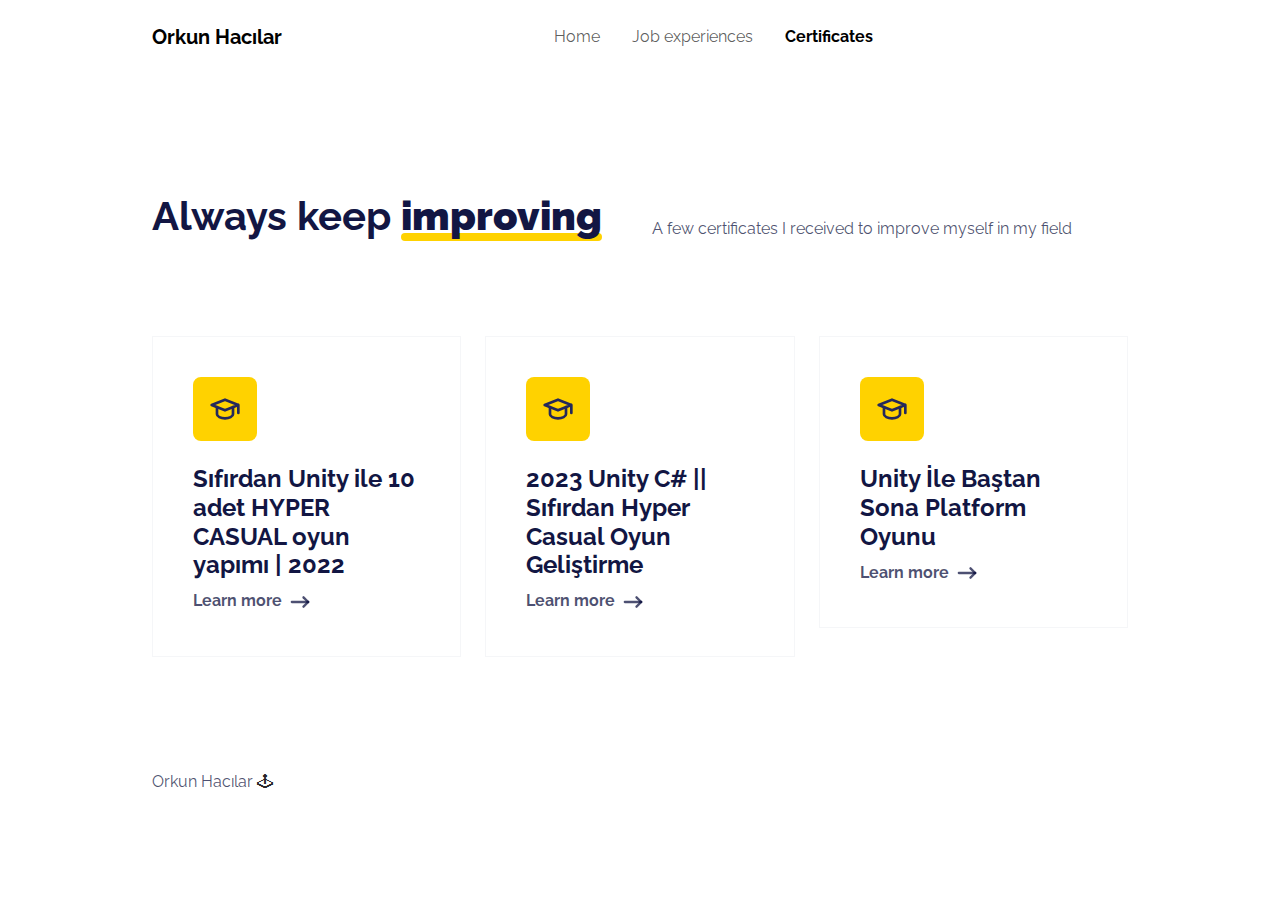
==== commit 394e3331: "new.." ====
--- a/Certificates.html
+++ b/Certificates.html
@@ -1,8 +1,110 @@
-<!DOCTYPE html><html data-bs-theme="light" lang="en"><head><meta charset="utf-8"><meta name="viewport" content="width=device-width, initial-scale=1.0, shrink-to-fit=no"><title>Projects - OrkunHacılarGamePage</title><link rel="stylesheet" href="assets/bootstrap/css/bootstrap.min.css"><link rel="stylesheet" href="https://fonts.googleapis.com/css?family=Inter:300italic,400italic,600italic,700italic,800italic,400,300,600,700,800&amp;display=swap"><link rel="stylesheet" href="https://fonts.googleapis.com/css?family=Montserrat:400,500,700"><link rel="stylesheet" href="assets/css/styles.min.css"></head><body><nav class="navbar navbar-expand-md sticky-top py-3 navbar-dark" id="mainNav"><div class="container"><a class="navbar-brand d-flex align-items-center" href="/"><span class="bs-icon-sm bs-icon-circle bs-icon-primary shadow d-flex justify-content-center align-items-center me-2 bs-icon"><svg xmlns="http://www.w3.org/2000/svg" width="1em" height="1em" viewBox="0 0 24 24" fill="none">
-  <path d="M15.4695 11.2929C15.0789 10.9024 14.4458 10.9024 14.0553 11.2929C13.6647 11.6834 13.6647 12.3166 14.0553 12.7071C14.4458 13.0976 15.0789 13.0976 15.4695 12.7071C15.86 12.3166 15.86 11.6834 15.4695 11.2929Z" fill="currentColor"></path>
-  <path d="M16.1766 9.17156C16.5671 8.78103 17.2003 8.78103 17.5908 9.17156C17.9813 9.56208 17.9813 10.1952 17.5908 10.5858C17.2003 10.9763 16.5671 10.9763 16.1766 10.5858C15.7861 10.1952 15.7861 9.56208 16.1766 9.17156Z" fill="currentColor"></path>
-  <path d="M19.7121 11.2929C19.3216 10.9024 18.6885 10.9024 18.2979 11.2929C17.9074 11.6834 17.9074 12.3166 18.2979 12.7071C18.6885 13.0976 19.3216 13.0976 19.7121 12.7071C20.1027 12.3166 20.1027 11.6834 19.7121 11.2929Z" fill="currentColor"></path>
-  <path d="M16.1766 13.4142C16.5671 13.0237 17.2003 13.0237 17.5908 13.4142C17.9813 13.8048 17.9813 14.4379 17.5908 14.8284C17.2003 15.219 16.5671 15.219 16.1766 14.8284C15.7861 14.4379 15.7861 13.8048 16.1766 13.4142Z" fill="currentColor"></path>
-  <path d="M6 13H4V11H6V9H8V11H10V13H8V15H6V13Z" fill="currentColor"></path>
-  <path fill-rule="evenodd" clip-rule="evenodd" d="M7 5C3.13401 5 0 8.13401 0 12C0 15.866 3.13401 19 7 19H17C20.866 19 24 15.866 24 12C24 8.13401 20.866 5 17 5H7ZM17 7H7C4.23858 7 2 9.23858 2 12C2 14.7614 4.23858 17 7 17H17C19.7614 17 22 14.7614 22 12C22 9.23858 19.7614 7 17 7Z" fill="currentColor"></path>
-</svg></span><span>Orkun Hacılar</span></a><button data-bs-toggle="collapse" class="navbar-toggler" data-bs-target="#navcol-1"><span class="visually-hidden">Toggle navigation</span><span class="navbar-toggler-icon"></span></button><div class="collapse navbar-collapse" id="navcol-1"><ul class="navbar-nav mx-auto"><li class="nav-item"></li><li class="nav-item"><a class="nav-link" href="index.html">Home</a></li><li class="nav-item"><a class="nav-link" href="Job.html">Job Experiences</a></li><li class="nav-item"><a class="nav-link active" href="Certificates.html"><span style="font-weight: normal !important;">Certificates</span></a></li><li class="nav-item"></li><li class="nav-item"></li><li class="nav-item"></li><li class="nav-item"></li><li class="nav-item"></li><li class="nav-item"></li><li class="nav-item"><a class="nav-link" href="contacts.html">Contacts</a></li><li class="nav-item"></li></ul></div></div></nav><section class="py-5"><div class="container py-5"><div style="text-align: center;"><img class="img-fluid" src="assets/img/Attack2.png"></div><div class="row mb-5"><div class="col-md-8 col-xl-6 text-center mx-auto"><h2 class="fw-bold">Certificates</h2><p class="text-muted"></p></div></div><div class="row row-cols-1 row-cols-md-2 mx-auto" style="max-width: 900px;"><div class="col mb-4"><div><a href="#"><img class="rounded img-fluid shadow w-100 fit-cover" src="assets/img/products/Ekran%20Resmi%202023-11-22%2001.25.35.png" style="height: 250px;"></a><div class="py-4"><h4 class="fw-bold"><strong>Sıfırdan Unity ile 10 adet HYPER CASUAL oyun yapımı | 2022</strong></h4><a href="https://www.udemy.com/certificate/UC-18d58b74-fbb1-4ac2-ad44-11396e03d116/">Related Link</a><p class="text-muted"></p></div></div></div><div class="col mb-4"><div><a href="#"><img class="rounded img-fluid shadow w-100 fit-cover" src="assets/img/products/Ekran%20Resmi%202023-10-02%2005.07.24.png" style="height: 250px;"></a><div class="py-4"><h4 class="fw-bold">2023 Unity C# || Sıfırdan Hyper Casual Oyun Geliştirme</h4><a href="https://www.udemy.com/certificate/UC-c0fe5c61-4507-498b-8ae4-5203374e22fa/?utm_source=sendgrid.com&amp;utm_medium=email&amp;utm_campaign=email">Related Link</a><p class="text-muted"></p></div></div></div><div class="col mb-4"><div><a href="#"><img class="rounded img-fluid shadow w-100 fit-cover" src="assets/img/products/Ekran%20Resmi%202023-10-20%2020.22.56.png" style="height: 250px;"></a><div class="py-4"><h4 class="fw-bold">Unity İle Baştan Sona Platform Oyunu</h4></div></div><a href="https://www.udemy.com/certificate/UC-5acb5532-4a5e-4e57-87d6-5c3aaecfd13d/">Related Link</a></div><div class="col mb-4"><div><a href="#"><img class="rounded img-fluid shadow w-100 fit-cover" src="assets/img/products/Ekran%20Resmi%202023-10-02%2005.07.32.png" style="height: 250px;"></a><div class="py-4"><h4 class="fw-bold">Bilgi Teknolojilerine Giriş</h4><a href="https://i.hizliresim.com/BqDCwp.png">Related Link</a></div></div></div><div class="col mb-4"><div><a href="#"><img class="rounded img-fluid shadow w-100 fit-cover" src="assets/img/products/Ekran%20Resmi%202023-10-02%2005.16.53.png" style="height: 250px;"></a><div class="py-4"><h4 class="fw-bold">İletişim</h4><a href="https://i.hizliresim.com/chNjpr.jpg">Related Link</a></div></div></div><div class="col mb-4"><div><a href="#"><img class="rounded img-fluid shadow w-100 fit-cover" src="assets/img/products/Ekran%20Resmi%202023-10-02%2005.07.42.png" style="height: 250px;"></a><div class="py-4"><h4 class="fw-bold"><strong>Sıfırdan Uygulamalı MySQL Eğitimi</strong></h4><a href="https://www.udemy.com/certificate/UC-6761910c-5c4f-4f53-878b-b9e538763945/">Related Link</a></div></div></div></div><div style="text-align: center;"><img class="img-fluid" src="assets/img/Idle.png"></div></div></section><footer class="bg-dark"></footer><script src="assets/bootstrap/js/bootstrap.min.js"></script><script src="assets/js/script.min.js"></script></body></html>+<!DOCTYPE html>
+<html data-bs-theme="light" lang="en">
+
+<head>
+    <meta charset="utf-8">
+    <meta name="viewport" content="width=device-width, initial-scale=1.0, shrink-to-fit=no">
+    <title>Features - OrkunGameDevNewSite</title>
+    <link rel="stylesheet" href="assets/bootstrap/css/bootstrap.min.css">
+    <link rel="stylesheet" href="https://fonts.googleapis.com/css?family=Raleway:300italic,400italic,600italic,700italic,800italic,400,300,600,700,800&amp;display=swap">
+    <link rel="stylesheet" href="assets/css/Bold-BS4-Footer-Social.css">
+    <link rel="stylesheet" href="assets/css/Footer-with-social-media-icons.css">
+</head>
+
+<body>
+    <nav class="navbar navbar-expand-md fixed-top navbar-shrink py-3 navbar-light" id="mainNav">
+        <div class="container"><a class="navbar-brand d-flex align-items-center" href="/"><span>Orkun Hacılar</span></a><button data-bs-toggle="collapse" class="navbar-toggler" data-bs-target="#navcol-1"><span class="visually-hidden">Toggle navigation</span><span class="navbar-toggler-icon"></span></button>
+            <div class="collapse navbar-collapse" id="navcol-1">
+                <ul class="navbar-nav mx-auto">
+                    <li class="nav-item"><a class="nav-link" href="index.html">Home</a></li>
+                    <li class="nav-item"><a class="nav-link" href="Job.html">Job experiences</a></li>
+                    <li class="nav-item"><a class="nav-link active" href="Certificates.html">Certificates</a></li>
+                    <li class="nav-item"></li>
+                </ul>
+            </div>
+        </div>
+    </nav>
+    <section class="py-5 mt-5"></section>
+    <section>
+        <div class="container py-4 py-xl-5">
+            <div class="row mb-5">
+                <div class="col-md-8 col-xl-6">
+                    <h3 class="display-6 fw-bold pb-4 mb-4">Always keep&nbsp;<span class="underline"><strong>improving</strong></span></h3>
+                </div>
+                <div class="col-md-8 col-xl-6 pt-4">
+                    <p class="text-muted">A few certificates I received to improve myself in my field</p>
+                </div>
+            </div>
+            <div class="row gy-4 row-cols-1 row-cols-md-2 row-cols-xl-3">
+                <div class="col">
+                    <div class="card border-light border-1 d-flex justify-content-center p-4">
+                        <div class="card-body">
+                            <div>
+                                <div class="bs-icon-lg bs-icon-rounded bs-icon-secondary d-flex flex-shrink-0 justify-content-center align-items-center d-inline-block mb-4 bs-icon"><svg xmlns="http://www.w3.org/2000/svg" width="1em" height="1em" viewBox="0 0 24 24" stroke-width="2" stroke="currentColor" fill="none" stroke-linecap="round" stroke-linejoin="round" class="icon icon-tabler icon-tabler-school">
+                                        <path stroke="none" d="M0 0h24v24H0z" fill="none"></path>
+                                        <path d="M22 9l-10 -4l-10 4l10 4l10 -4v6"></path>
+                                        <path d="M6 10.6v5.4a6 3 0 0 0 12 0v-5.4"></path>
+                                    </svg></div>
+                                <h4 class="fw-bold">Sıfırdan Unity ile 10 adet HYPER CASUAL oyun yapımı | 2022</h4><a class="fw-bold" href="https://www.udemy.com/certificate/UC-18d58b74-fbb1-4ac2-ad44-11396e03d116/">Learn more&nbsp;<svg xmlns="http://www.w3.org/2000/svg" width="1em" height="1em" viewBox="0 0 24 24" stroke-width="2" stroke="currentColor" fill="none" stroke-linecap="round" stroke-linejoin="round" class="icon icon-tabler icon-tabler-arrow-narrow-right fs-3">
+                                        <path stroke="none" d="M0 0h24v24H0z" fill="none"></path>
+                                        <path d="M5 12l14 0"></path>
+                                        <path d="M15 16l4 -4"></path>
+                                        <path d="M15 8l4 4"></path>
+                                    </svg></a>
+                            </div>
+                        </div>
+                    </div>
+                </div>
+                <div class="col">
+                    <div class="card border-light border-1 d-flex justify-content-center p-4">
+                        <div class="card-body">
+                            <div>
+                                <div class="bs-icon-lg bs-icon-rounded bs-icon-secondary d-flex flex-shrink-0 justify-content-center align-items-center d-inline-block mb-4 bs-icon"><svg xmlns="http://www.w3.org/2000/svg" width="1em" height="1em" viewBox="0 0 24 24" stroke-width="2" stroke="currentColor" fill="none" stroke-linecap="round" stroke-linejoin="round" class="icon icon-tabler icon-tabler-school">
+                                        <path stroke="none" d="M0 0h24v24H0z" fill="none"></path>
+                                        <path d="M22 9l-10 -4l-10 4l10 4l10 -4v6"></path>
+                                        <path d="M6 10.6v5.4a6 3 0 0 0 12 0v-5.4"></path>
+                                    </svg></div>
+                                <h4 class="fw-bold">2023 Unity C# || Sıfırdan Hyper Casual Oyun Geliştirme</h4><a class="fw-bold" href="https://www.udemy.com/certificate/UC-c0fe5c61-4507-498b-8ae4-5203374e22fa/?utm_source=sendgrid.com&amp;utm_medium=email&amp;utm_campaign=email">Learn more&nbsp;<svg xmlns="http://www.w3.org/2000/svg" width="1em" height="1em" viewBox="0 0 24 24" stroke-width="2" stroke="currentColor" fill="none" stroke-linecap="round" stroke-linejoin="round" class="icon icon-tabler icon-tabler-arrow-narrow-right fs-3">
+                                        <path stroke="none" d="M0 0h24v24H0z" fill="none"></path>
+                                        <path d="M5 12l14 0"></path>
+                                        <path d="M15 16l4 -4"></path>
+                                        <path d="M15 8l4 4"></path>
+                                    </svg></a>
+                            </div>
+                        </div>
+                    </div>
+                </div>
+                <div class="col">
+                    <div class="card border-light border-1 d-flex justify-content-center p-4">
+                        <div class="card-body">
+                            <div>
+                                <div class="bs-icon-lg bs-icon-rounded bs-icon-secondary d-flex flex-shrink-0 justify-content-center align-items-center d-inline-block mb-4 bs-icon"><svg xmlns="http://www.w3.org/2000/svg" width="1em" height="1em" viewBox="0 0 24 24" stroke-width="2" stroke="currentColor" fill="none" stroke-linecap="round" stroke-linejoin="round" class="icon icon-tabler icon-tabler-school">
+                                        <path stroke="none" d="M0 0h24v24H0z" fill="none"></path>
+                                        <path d="M22 9l-10 -4l-10 4l10 4l10 -4v6"></path>
+                                        <path d="M6 10.6v5.4a6 3 0 0 0 12 0v-5.4"></path>
+                                    </svg></div>
+                                <h4 class="fw-bold">Unity İle Baştan Sona Platform Oyunu</h4><a class="fw-bold" href="https://www.udemy.com/certificate/UC-5acb5532-4a5e-4e57-87d6-5c3aaecfd13d/">Learn more&nbsp;<svg xmlns="http://www.w3.org/2000/svg" width="1em" height="1em" viewBox="0 0 24 24" stroke-width="2" stroke="currentColor" fill="none" stroke-linecap="round" stroke-linejoin="round" class="icon icon-tabler icon-tabler-arrow-narrow-right fs-3">
+                                        <path stroke="none" d="M0 0h24v24H0z" fill="none"></path>
+                                        <path d="M5 12l14 0"></path>
+                                        <path d="M15 16l4 -4"></path>
+                                        <path d="M15 8l4 4"></path>
+                                    </svg></a>
+                            </div>
+                        </div>
+                    </div>
+                </div>
+            </div>
+        </div>
+    </section>
+    <footer>
+        <div class="container py-4 py-lg-5">
+            <div class="text-muted d-flex justify-content-between align-items-center pt-3">
+                <p class="mb-0">Orkun Hacılar&nbsp;<span style="color: rgba(0, 0, 0, 0.87);">🕹</span></p>
+            </div>
+        </div>
+    </footer>
+    <script src="assets/bootstrap/js/bootstrap.min.js"></script>
+    <script src="assets/js/startup-modern.js"></script>
+</body>
+
+</html>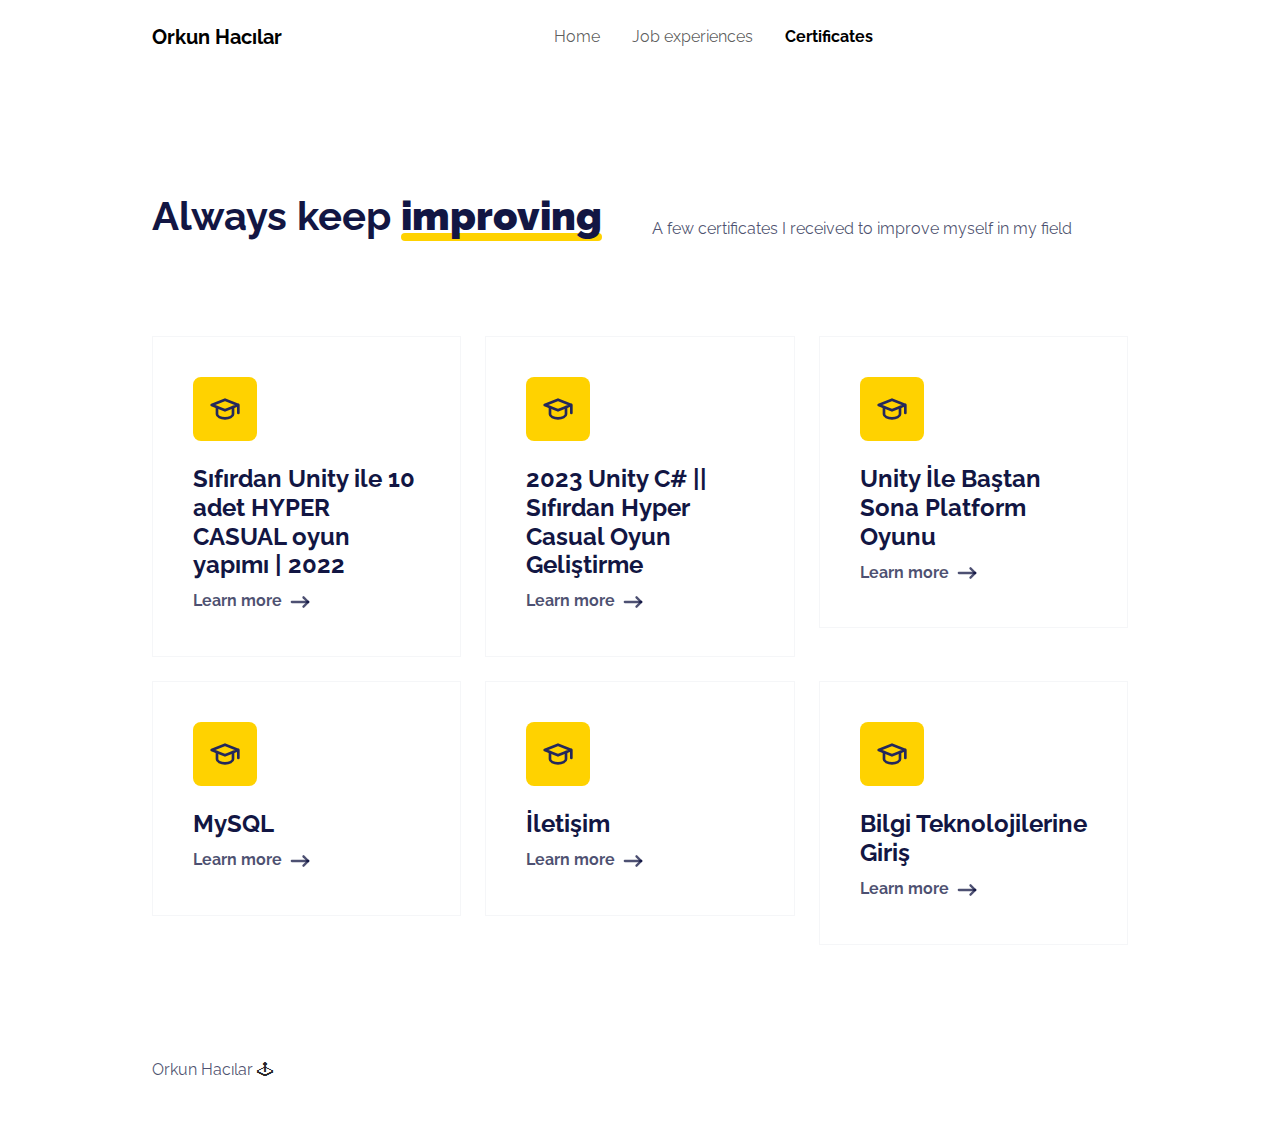
==== commit 057f21fb: ".." ====
--- a/Certificates.html
+++ b/Certificates.html
@@ -93,6 +93,63 @@
                         </div>
                     </div>
                 </div>
+                <div class="col">
+                    <div class="card border-light border-1 d-flex justify-content-center p-4">
+                        <div class="card-body">
+                            <div>
+                                <div class="bs-icon-lg bs-icon-rounded bs-icon-secondary d-flex flex-shrink-0 justify-content-center align-items-center d-inline-block mb-4 bs-icon"><svg xmlns="http://www.w3.org/2000/svg" width="1em" height="1em" viewBox="0 0 24 24" stroke-width="2" stroke="currentColor" fill="none" stroke-linecap="round" stroke-linejoin="round" class="icon icon-tabler icon-tabler-school">
+                                        <path stroke="none" d="M0 0h24v24H0z" fill="none"></path>
+                                        <path d="M22 9l-10 -4l-10 4l10 4l10 -4v6"></path>
+                                        <path d="M6 10.6v5.4a6 3 0 0 0 12 0v-5.4"></path>
+                                    </svg></div>
+                                <h4 class="fw-bold">MySQL</h4><a class="fw-bold" href="https://www.udemy.com/certificate/UC-6761910c-5c4f-4f53-878b-b9e538763945/">Learn more&nbsp;<svg xmlns="http://www.w3.org/2000/svg" width="1em" height="1em" viewBox="0 0 24 24" stroke-width="2" stroke="currentColor" fill="none" stroke-linecap="round" stroke-linejoin="round" class="icon icon-tabler icon-tabler-arrow-narrow-right fs-3">
+                                        <path stroke="none" d="M0 0h24v24H0z" fill="none"></path>
+                                        <path d="M5 12l14 0"></path>
+                                        <path d="M15 16l4 -4"></path>
+                                        <path d="M15 8l4 4"></path>
+                                    </svg></a>
+                            </div>
+                        </div>
+                    </div>
+                </div>
+                <div class="col">
+                    <div class="card border-light border-1 d-flex justify-content-center p-4">
+                        <div class="card-body">
+                            <div>
+                                <div class="bs-icon-lg bs-icon-rounded bs-icon-secondary d-flex flex-shrink-0 justify-content-center align-items-center d-inline-block mb-4 bs-icon"><svg xmlns="http://www.w3.org/2000/svg" width="1em" height="1em" viewBox="0 0 24 24" stroke-width="2" stroke="currentColor" fill="none" stroke-linecap="round" stroke-linejoin="round" class="icon icon-tabler icon-tabler-school">
+                                        <path stroke="none" d="M0 0h24v24H0z" fill="none"></path>
+                                        <path d="M22 9l-10 -4l-10 4l10 4l10 -4v6"></path>
+                                        <path d="M6 10.6v5.4a6 3 0 0 0 12 0v-5.4"></path>
+                                    </svg></div>
+                                <h4 class="fw-bold">İletişim</h4><a class="fw-bold" href="https://i.hizliresim.com/chNjpr.jpg">Learn more&nbsp;<svg xmlns="http://www.w3.org/2000/svg" width="1em" height="1em" viewBox="0 0 24 24" stroke-width="2" stroke="currentColor" fill="none" stroke-linecap="round" stroke-linejoin="round" class="icon icon-tabler icon-tabler-arrow-narrow-right fs-3">
+                                        <path stroke="none" d="M0 0h24v24H0z" fill="none"></path>
+                                        <path d="M5 12l14 0"></path>
+                                        <path d="M15 16l4 -4"></path>
+                                        <path d="M15 8l4 4"></path>
+                                    </svg></a>
+                            </div>
+                        </div>
+                    </div>
+                </div>
+                <div class="col">
+                    <div class="card border-light border-1 d-flex justify-content-center p-4">
+                        <div class="card-body">
+                            <div>
+                                <div class="bs-icon-lg bs-icon-rounded bs-icon-secondary d-flex flex-shrink-0 justify-content-center align-items-center d-inline-block mb-4 bs-icon"><svg xmlns="http://www.w3.org/2000/svg" width="1em" height="1em" viewBox="0 0 24 24" stroke-width="2" stroke="currentColor" fill="none" stroke-linecap="round" stroke-linejoin="round" class="icon icon-tabler icon-tabler-school">
+                                        <path stroke="none" d="M0 0h24v24H0z" fill="none"></path>
+                                        <path d="M22 9l-10 -4l-10 4l10 4l10 -4v6"></path>
+                                        <path d="M6 10.6v5.4a6 3 0 0 0 12 0v-5.4"></path>
+                                    </svg></div>
+                                <h4 class="fw-bold">Bilgi Teknolojilerine Giriş</h4><a class="fw-bold" href="https://i.hizliresim.com/BqDCwp.png">Learn more&nbsp;<svg xmlns="http://www.w3.org/2000/svg" width="1em" height="1em" viewBox="0 0 24 24" stroke-width="2" stroke="currentColor" fill="none" stroke-linecap="round" stroke-linejoin="round" class="icon icon-tabler icon-tabler-arrow-narrow-right fs-3">
+                                        <path stroke="none" d="M0 0h24v24H0z" fill="none"></path>
+                                        <path d="M5 12l14 0"></path>
+                                        <path d="M15 16l4 -4"></path>
+                                        <path d="M15 8l4 4"></path>
+                                    </svg></a>
+                            </div>
+                        </div>
+                    </div>
+                </div>
             </div>
         </div>
     </section>
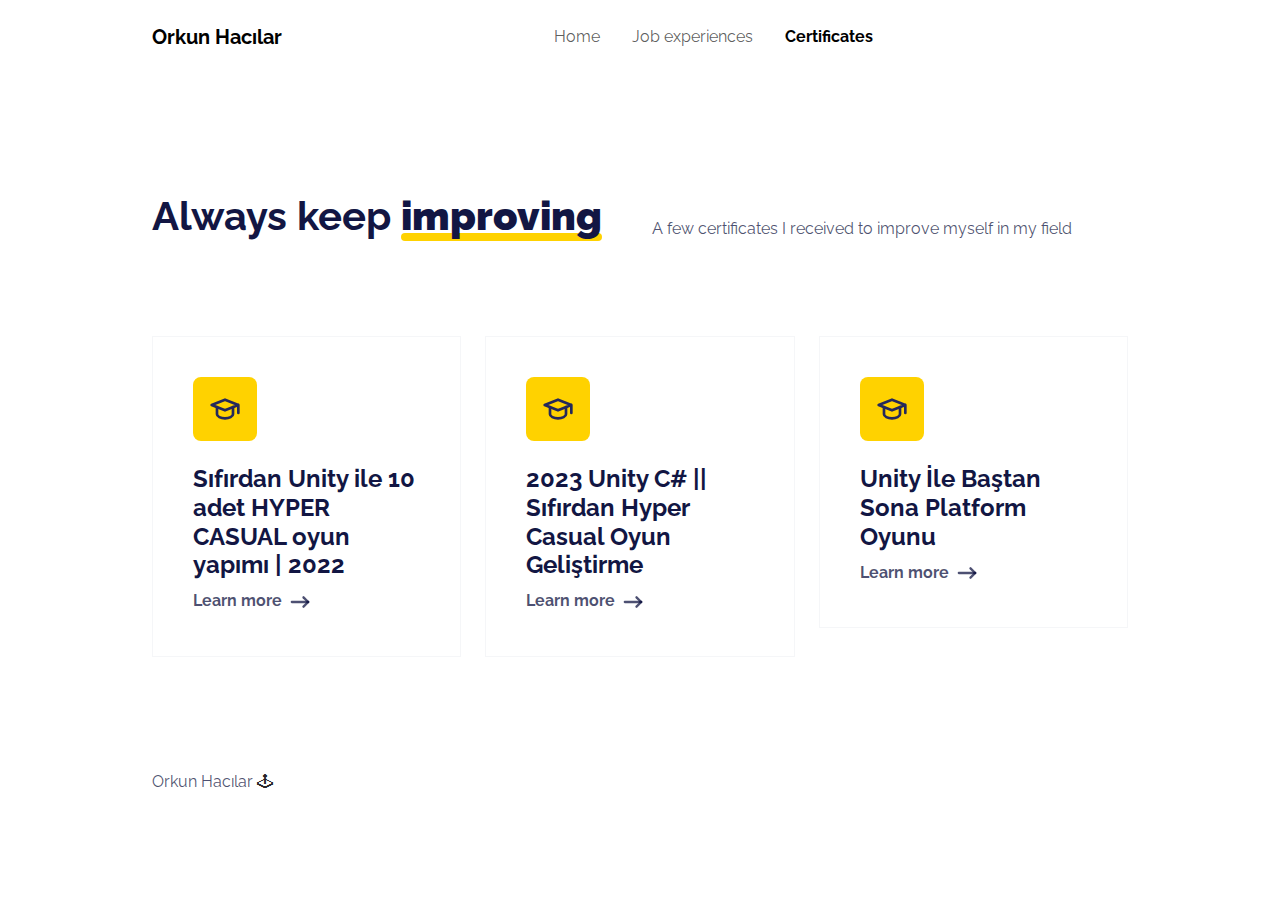
==== commit ddb633bd: "." ====
--- a/Certificates.html
+++ b/Certificates.html
@@ -93,63 +93,6 @@
                         </div>
                     </div>
                 </div>
-                <div class="col">
-                    <div class="card border-light border-1 d-flex justify-content-center p-4">
-                        <div class="card-body">
-                            <div>
-                                <div class="bs-icon-lg bs-icon-rounded bs-icon-secondary d-flex flex-shrink-0 justify-content-center align-items-center d-inline-block mb-4 bs-icon"><svg xmlns="http://www.w3.org/2000/svg" width="1em" height="1em" viewBox="0 0 24 24" stroke-width="2" stroke="currentColor" fill="none" stroke-linecap="round" stroke-linejoin="round" class="icon icon-tabler icon-tabler-school">
-                                        <path stroke="none" d="M0 0h24v24H0z" fill="none"></path>
-                                        <path d="M22 9l-10 -4l-10 4l10 4l10 -4v6"></path>
-                                        <path d="M6 10.6v5.4a6 3 0 0 0 12 0v-5.4"></path>
-                                    </svg></div>
-                                <h4 class="fw-bold">MySQL</h4><a class="fw-bold" href="https://www.udemy.com/certificate/UC-6761910c-5c4f-4f53-878b-b9e538763945/">Learn more&nbsp;<svg xmlns="http://www.w3.org/2000/svg" width="1em" height="1em" viewBox="0 0 24 24" stroke-width="2" stroke="currentColor" fill="none" stroke-linecap="round" stroke-linejoin="round" class="icon icon-tabler icon-tabler-arrow-narrow-right fs-3">
-                                        <path stroke="none" d="M0 0h24v24H0z" fill="none"></path>
-                                        <path d="M5 12l14 0"></path>
-                                        <path d="M15 16l4 -4"></path>
-                                        <path d="M15 8l4 4"></path>
-                                    </svg></a>
-                            </div>
-                        </div>
-                    </div>
-                </div>
-                <div class="col">
-                    <div class="card border-light border-1 d-flex justify-content-center p-4">
-                        <div class="card-body">
-                            <div>
-                                <div class="bs-icon-lg bs-icon-rounded bs-icon-secondary d-flex flex-shrink-0 justify-content-center align-items-center d-inline-block mb-4 bs-icon"><svg xmlns="http://www.w3.org/2000/svg" width="1em" height="1em" viewBox="0 0 24 24" stroke-width="2" stroke="currentColor" fill="none" stroke-linecap="round" stroke-linejoin="round" class="icon icon-tabler icon-tabler-school">
-                                        <path stroke="none" d="M0 0h24v24H0z" fill="none"></path>
-                                        <path d="M22 9l-10 -4l-10 4l10 4l10 -4v6"></path>
-                                        <path d="M6 10.6v5.4a6 3 0 0 0 12 0v-5.4"></path>
-                                    </svg></div>
-                                <h4 class="fw-bold">İletişim</h4><a class="fw-bold" href="https://i.hizliresim.com/chNjpr.jpg">Learn more&nbsp;<svg xmlns="http://www.w3.org/2000/svg" width="1em" height="1em" viewBox="0 0 24 24" stroke-width="2" stroke="currentColor" fill="none" stroke-linecap="round" stroke-linejoin="round" class="icon icon-tabler icon-tabler-arrow-narrow-right fs-3">
-                                        <path stroke="none" d="M0 0h24v24H0z" fill="none"></path>
-                                        <path d="M5 12l14 0"></path>
-                                        <path d="M15 16l4 -4"></path>
-                                        <path d="M15 8l4 4"></path>
-                                    </svg></a>
-                            </div>
-                        </div>
-                    </div>
-                </div>
-                <div class="col">
-                    <div class="card border-light border-1 d-flex justify-content-center p-4">
-                        <div class="card-body">
-                            <div>
-                                <div class="bs-icon-lg bs-icon-rounded bs-icon-secondary d-flex flex-shrink-0 justify-content-center align-items-center d-inline-block mb-4 bs-icon"><svg xmlns="http://www.w3.org/2000/svg" width="1em" height="1em" viewBox="0 0 24 24" stroke-width="2" stroke="currentColor" fill="none" stroke-linecap="round" stroke-linejoin="round" class="icon icon-tabler icon-tabler-school">
-                                        <path stroke="none" d="M0 0h24v24H0z" fill="none"></path>
-                                        <path d="M22 9l-10 -4l-10 4l10 4l10 -4v6"></path>
-                                        <path d="M6 10.6v5.4a6 3 0 0 0 12 0v-5.4"></path>
-                                    </svg></div>
-                                <h4 class="fw-bold">Bilgi Teknolojilerine Giriş</h4><a class="fw-bold" href="https://i.hizliresim.com/BqDCwp.png">Learn more&nbsp;<svg xmlns="http://www.w3.org/2000/svg" width="1em" height="1em" viewBox="0 0 24 24" stroke-width="2" stroke="currentColor" fill="none" stroke-linecap="round" stroke-linejoin="round" class="icon icon-tabler icon-tabler-arrow-narrow-right fs-3">
-                                        <path stroke="none" d="M0 0h24v24H0z" fill="none"></path>
-                                        <path d="M5 12l14 0"></path>
-                                        <path d="M15 16l4 -4"></path>
-                                        <path d="M15 8l4 4"></path>
-                                    </svg></a>
-                            </div>
-                        </div>
-                    </div>
-                </div>
             </div>
         </div>
     </section>
